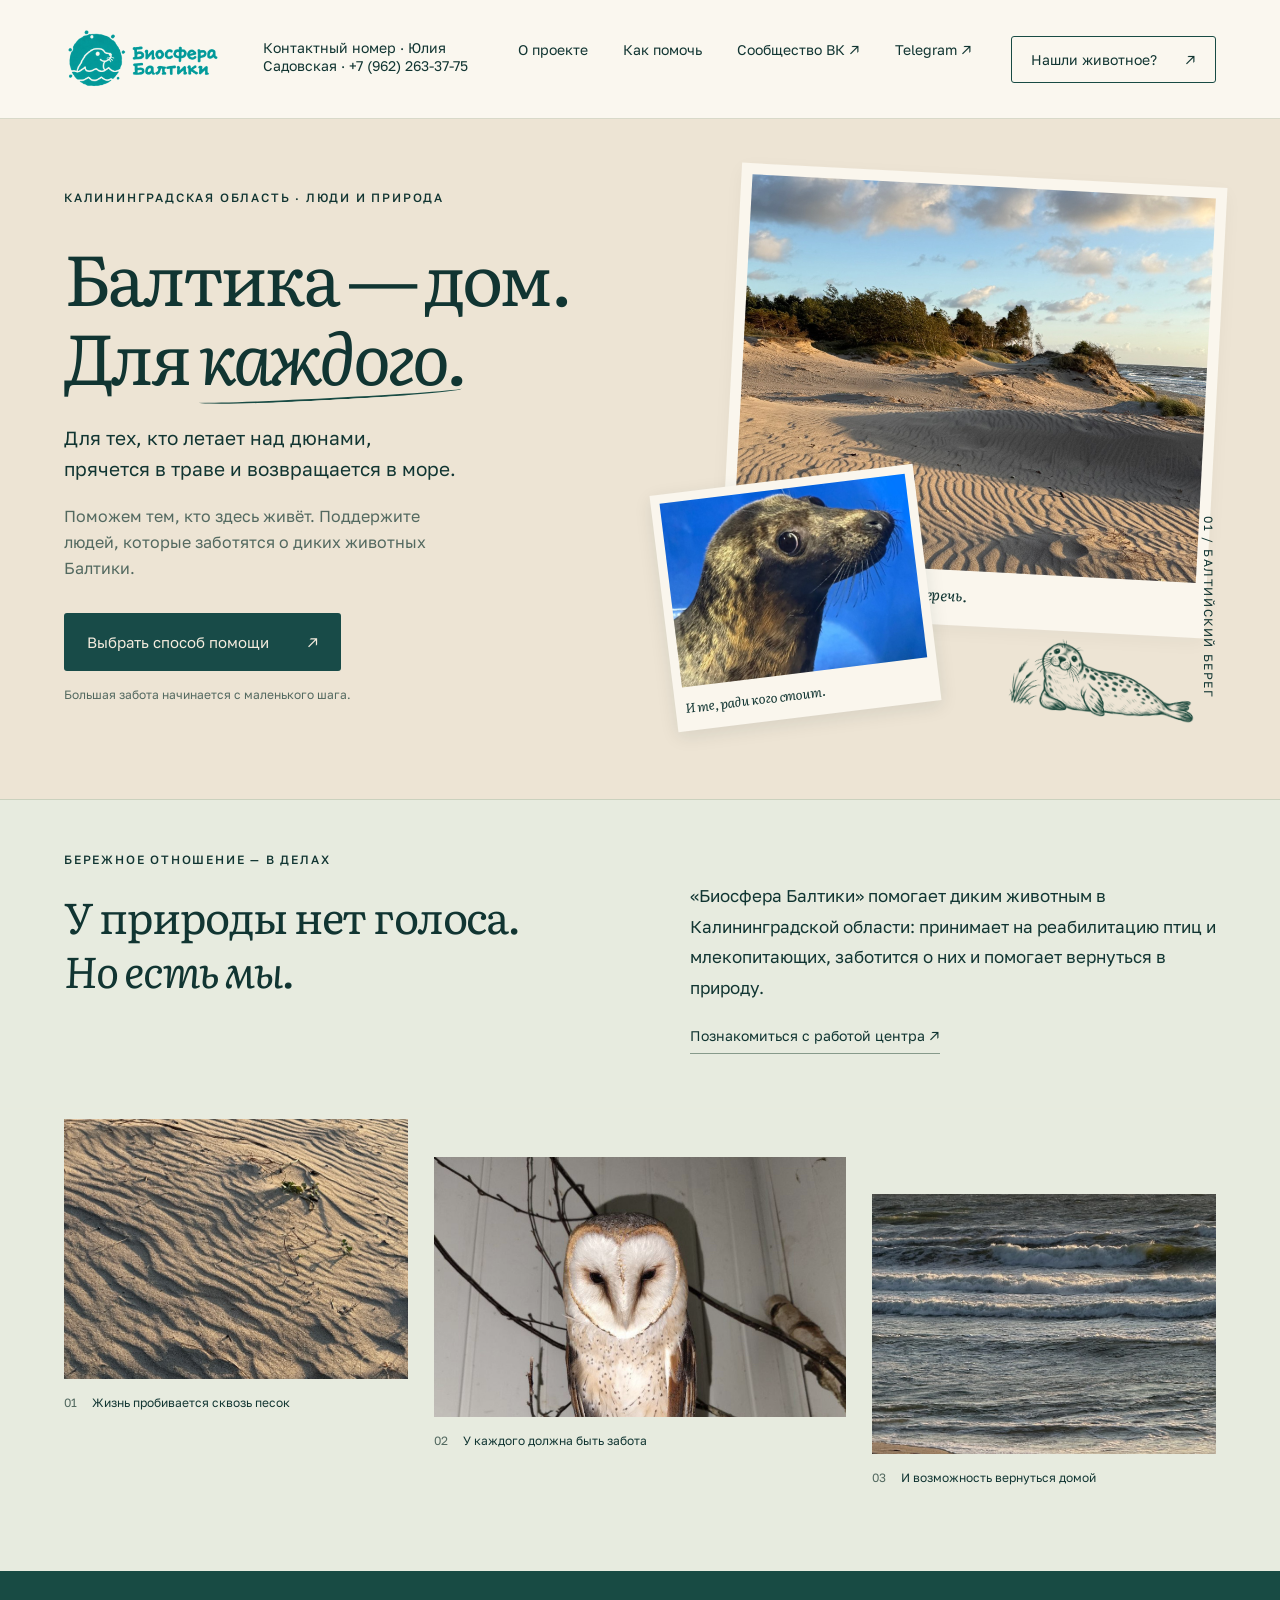
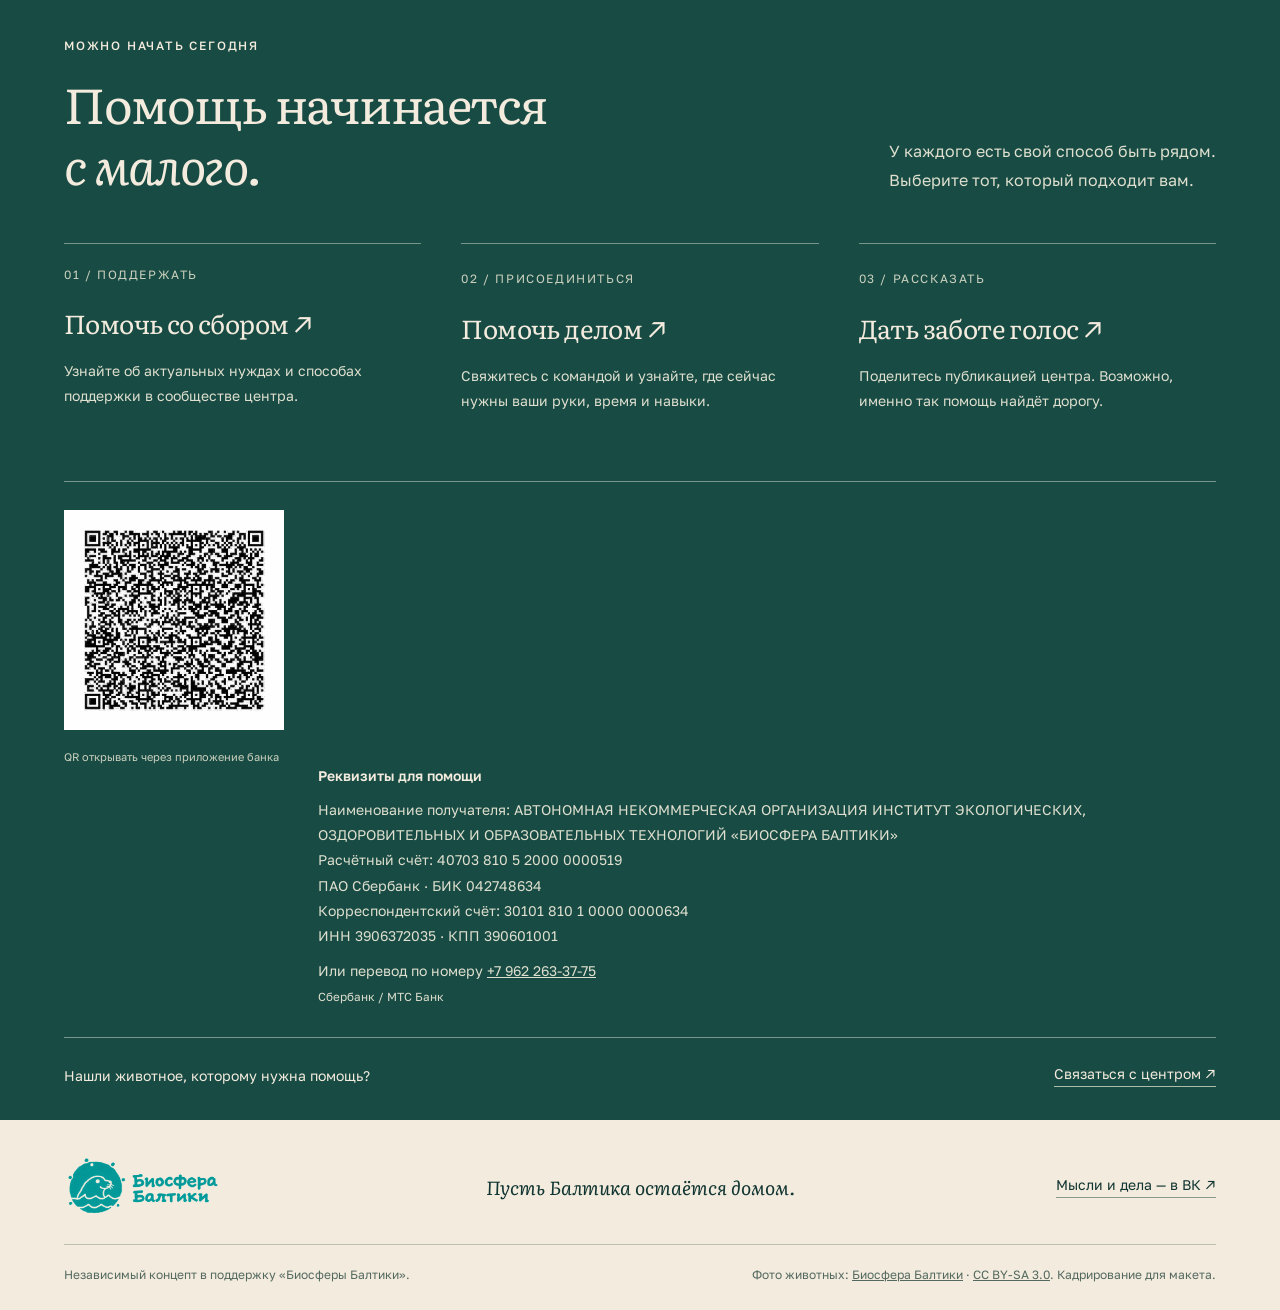
==== baltic-biosphere-github/index.html @ 3b0588c1 "Move contact to first header item" ====
<!doctype html>
<html lang="ru">
<head>
<meta charset="utf-8"><meta name="viewport" content="width=device-width, initial-scale=1">
<title>Бережно, Балтика — Биосфера Балтики</title>
<meta name="description" content="Балтика — дом. Поддержите людей, которые помогают диким животным Калининградской области. Независимый проект в поддержку Биосферы Балтики.">
<meta name="theme-color" content="#184B44"><link rel="icon" href="images/logo-baltic.png" type="image/png">
<link rel="stylesheet" href="fonts.css"><link rel="stylesheet" href="style.css?v=2">
</head>
<body>
<a class="skip" href="#main">К содержанию</a>
<header class="header wrap">
<a class="brand" href="#" aria-label="Биосфера Балтики — начало страницы"><img src="images/logo-baltic.png" alt="" width="62" height="62"></a>
<nav aria-label="Главное меню"><a class="phone" href="tel:+79622633775">Контактный номер · Юлия Садовская · +7 (962) 263-37-75</a><a href="#about">О проекте</a><a href="#help">Как помочь</a><a href="https://vk.ru/balticbiosphere" target="_blank" rel="noopener noreferrer">Сообщество ВК ↗</a><a href="https://web.telegram.org/k/#@balticbiosphere" target="_blank" rel="noopener noreferrer">Telegram ↗</a></nav>
<a class="rescue" href="https://balticbiosphere.ru/gethelp/" target="_blank" rel="noopener noreferrer">Нашли животное? <span>↗</span></a>
</header>
<main id="main">
<section class="hero wrap" aria-labelledby="hero-title">
<div class="hero-copy"><p class="eyebrow">КАЛИНИНГРАДСКАЯ ОБЛАСТЬ · ЛЮДИ И ПРИРОДА</p><h1 id="hero-title">Балтика — дом.<br>Для <em>каждого.</em></h1><p class="intro">Для тех, кто летает над дюнами,<br class="desktop"> прячется в траве и возвращается в море.</p><p class="hero-description">Поможем тем, кто здесь живёт. Поддержите людей, которые заботятся о диких животных Балтики.</p><a class="button" href="#help">Выбрать способ помощи <span aria-hidden="true">↗</span></a><p class="little-note">Большая забота начинается с маленького шага.</p></div>
<div class="hero-art"><figure class="dunes"><img src="images/dunes-web.jpg" alt="Балтийские дюны, прибрежные деревья и море в вечернем свете" width="1800" height="1350" fetchpriority="high"><figcaption>Место, которое хочется беречь.</figcaption></figure><figure class="seal"><img src="images/seal.jpg" alt="Портрет тюленя из проекта «Спасти рядового тюленя»" width="790" height="488"><figcaption>И те, ради кого стоит.</figcaption></figure><img class="seal-drawing" src="images/seal-drawing.png" alt="" width="1774" height="887"><span class="photo-index" aria-hidden="true">01 / БАЛТИЙСКИЙ БЕРЕГ</span></div>
</section>
<section class="about wrap" id="about"><div><p class="eyebrow">БЕРЕЖНОЕ ОТНОШЕНИЕ — В ДЕЛАХ</p><h2>У природы нет голоса.<br><em>Но есть мы.</em></h2></div><div class="about-copy"><p>«Биосфера Балтики» помогает диким животным в Калининградской области: принимает на реабилитацию птиц и млекопитающих, заботится о них и помогает вернуться в природу.</p><a class="text-link" href="https://balticbiosphere.ru/" target="_blank" rel="noopener noreferrer">Познакомиться с работой центра ↗</a></div></section>
<section class="nature wrap" aria-label="Природа Балтики"><figure><img src="images/plants-web.jpg" alt="Молодые зелёные побеги среди рельефных волн балтийского песка" width="788" height="1400" loading="lazy"><figcaption><span>01</span> Жизнь пробивается сквозь песок</figcaption></figure><figure><img src="images/owls.jpg" alt="Птицы из проекта центра «Сипухи едут домой»" width="790" height="488" loading="lazy"><figcaption><span>02</span> У каждого должна быть забота</figcaption></figure><figure><img src="images/sea-web.jpg" alt="Волны Балтийского моря и песчаный берег в тёплом вечернем свете" width="788" height="1400" loading="lazy"><figcaption><span>03</span> И возможность вернуться домой</figcaption></figure></section>
<section class="help" id="help"><div class="wrap"><div class="help-heading"><div><p class="eyebrow">МОЖНО НАЧАТЬ СЕГОДНЯ</p><h2>Помощь начинается<br><em>с малого.</em></h2></div><p>У каждого есть свой способ быть рядом.<br>Выберите тот, который подходит вам.</p></div><div class="help-options"><a class="help-card" href="https://balticbiosphere.ru/gethelp/" target="_blank" rel="noopener noreferrer"><span class="number">01 / ПОДДЕРЖАТЬ</span><h3>Помочь со сбором <span>↗</span></h3><p>Узнайте об актуальных нуждах и способах поддержки в сообществе центра.</p></a><a href="https://vk.ru/balticbiosphere" target="_blank" rel="noopener noreferrer"><span class="number">02 / ПРИСОЕДИНИТЬСЯ</span><h3>Помочь делом <span>↗</span></h3><p>Свяжитесь с командой и узнайте, где сейчас нужны ваши руки, время и навыки.</p></a><a href="https://vk.ru/balticbiosphere" target="_blank" rel="noopener noreferrer"><span class="number">03 / РАССКАЗАТЬ</span><h3>Дать заботе голос <span>↗</span></h3><p>Поделитесь публикацией центра. Возможно, именно так помощь найдёт дорогу.</p></a><div class="payment"><img class="payment-qr" src="images/payment-qr.jpg" alt="QR-код для оплаты" width="240" height="240"><span class="qr-caption">QR открывать через приложение банка</span><div class="payment-details"><strong>Реквизиты для помощи</strong><p>Наименование получателя: АВТОНОМНАЯ НЕКОММЕРЧЕСКАЯ ОРГАНИЗАЦИЯ ИНСТИТУТ ЭКОЛОГИЧЕСКИХ, ОЗДОРОВИТЕЛЬНЫХ И ОБРАЗОВАТЕЛЬНЫХ ТЕХНОЛОГИЙ «БИОСФЕРА БАЛТИКИ»<br>Расчётный счёт: 40703 810 5 2000 0000519<br>ПАО Сбербанк · БИК 042748634<br>Корреспондентский счёт: 30101 810 1 0000 0000634<br>ИНН 3906372035 · КПП 390601001</p><p>Или перевод по номеру <a href="tel:+79622633775">+7 962 263-37-75</a><br><small>Сбербанк / МТС Банк</small></p></div></div></div><div class="found"><p>Нашли животное, которому нужна помощь?</p><a href="https://balticbiosphere.ru/gethelp/" target="_blank" rel="noopener noreferrer">Связаться с центром ↗</a></div></div></section>
</main>
<footer class="wrap"><div class="footer-top"><a class="brand" href="#"><img src="images/logo-baltic.png" alt="" width="62" height="62"></a><p>Пусть Балтика остаётся домом.</p><a class="text-link" href="https://vk.ru/balticbiosphere" target="_blank" rel="noopener noreferrer">Мысли и дела — в ВК ↗</a></div><div class="credits"><p>Независимый концепт в поддержку «Биосферы Балтики».</p><p>Фото животных: <a href="https://balticbiosphere.ru/" target="_blank" rel="noopener noreferrer">Биосфера Балтики</a> · <a href="https://creativecommons.org/licenses/by-sa/3.0/" target="_blank" rel="noopener noreferrer">CC BY-SA 3.0</a>. Кадрирование для макета.</p></div></footer>
</body></html>
---- baltic-biosphere-github/fonts.css ----
@font-face {
  font-family: 'Golos Text';
  font-style: normal;
  font-weight: 400;
  font-display: swap;
  src: url(fonts/font-0.ttf) format('truetype');
}
@font-face {
  font-family: 'Golos Text';
  font-style: normal;
  font-weight: 500;
  font-display: swap;
  src: url(fonts/font-1.ttf) format('truetype');
}
@font-face {
  font-family: 'Golos Text';
  font-style: normal;
  font-weight: 600;
  font-display: swap;
  src: url(fonts/font-2.ttf) format('truetype');
}
@font-face {
  font-family: 'Literata';
  font-style: italic;
  font-weight: 400;
  font-display: swap;
  src: url(fonts/font-3.ttf) format('truetype');
}
@font-face {
  font-family: 'Literata';
  font-style: normal;
  font-weight: 400;
  font-display: swap;
  src: url(fonts/font-4.ttf) format('truetype');
}
@font-face {
  font-family: 'Literata';
  font-style: normal;
  font-weight: 500;
  font-display: swap;
  src: url(fonts/font-5.ttf) format('truetype');
}
---- baltic-biosphere-github/style.css ----
:root{--ink:#113532;--green:#184B44;--button:#184B48;--paper:#F3EBDD;--line:#b9c0ab;--muted:#536960;--sand:#dfd0b6}*{box-sizing:border-box}html{scroll-behavior:smooth;scroll-padding-top:32px}body{margin:0;background:var(--paper);color:var(--ink);font-family:'Golos Text',sans-serif;font-size:16px;-webkit-font-smoothing:antialiased}a{color:inherit;text-decoration:none}a:focus-visible{outline:3px solid #b6752f;outline-offset:6px}img{display:block;width:100%;object-fit:cover}figure,p{margin:0}button,a{-webkit-tap-highlight-color:transparent}.wrap{max-width:1440px;margin:auto;padding-left:64px;padding-right:64px}.header{height:119px;display:flex;align-items:center;justify-content:space-between;gap:32px}.brand{display:flex;align-items:center;gap:8px}.brand img{height:58px;width:160px;object-fit:contain;object-position:left center}.header nav{display:flex;gap:35px;font-size:14px}.header nav a,.text-link{border-bottom:1px solid transparent}.header nav a:hover,.text-link:hover{border-bottom-color:currentColor}.phone{white-space:nowrap;font-size:12px;color:var(--muted)}.rescue{border:1px solid var(--green);border-radius:3px;padding:14px 19px;font-size:14px;white-space:nowrap}.rescue span{margin-left:24px}.rescue:hover{background:var(--green);color:var(--paper)}.hero{padding-top:50px;padding-bottom:80px;display:grid;grid-template-columns:1.05fr 1fr;gap:45px;min-height:680px}.eyebrow{font-size:12px;line-height:1.6;font-weight:500;letter-spacing:1.8px}.hero-copy{padding-top:19px}h1,h2,h3{font-family:'Literata',Georgia,serif;font-weight:400;margin:0}h1{font-size:clamp(48px,5.5vw,80px);line-height:1.12;letter-spacing:-3.8px;margin:30px 0 27px}em{font-weight:400}h1 em{position:relative;display:inline-block}h1 em:after{content:'';position:absolute;bottom:-5px;left:0;width:99%;height:7px;border-bottom:2px solid var(--green);border-radius:50%;transform:rotate(-3deg)}.intro{font-size:19px;line-height:1.65;max-width:450px}.hero-description{font-size:16px;line-height:1.65;color:var(--muted);max-width:390px;margin-top:18px}.button{margin-top:31px;background:var(--button);color:var(--paper);display:inline-flex;padding:20px 23px;gap:38px;font-size:15px;border-radius:3px;transition:background .2s,transform .2s}.button:hover{background:var(--ink);transform:translateY(-2px)}.little-note{font-size:12px;margin-top:16px;color:var(--muted)}.hero-art{position:relative;min-height:535px;padding-top:6px}.dunes{width:90%;margin-left:10%;transform:rotate(3deg);background:#faf6ed;padding:11px 11px 0;box-shadow:0 5px 18px #1135320a}.dunes img{height:385px;object-position:42% 55%}.dunes figcaption{font-family:'Literata',serif;font-style:italic;padding:13px 3px 19px;font-size:15px}.seal{position:absolute;left:-13px;bottom:2px;width:49%;background:#faf6ed;padding:9px 9px 0;transform:rotate(-7deg);box-shadow:0 5px 18px #1135321a}.seal img{height:185px;object-position:50% 50%}.seal figcaption{font-family:'Literata',serif;font-style:italic;font-size:13px;padding:11px 1px 14px}.photo-index{position:absolute;right:0;bottom:20px;font-size:12px;letter-spacing:1.6px;writing-mode:vertical-rl}.about{display:grid;grid-template-columns:1fr 1fr;gap:100px;padding-top:50px;padding-bottom:55px;border-top:1px solid var(--line)}h2{font-size:43px;line-height:1.25;letter-spacing:-1.5px}.about h2{margin-top:20px}.about-copy{font-size:17px;line-height:1.8;padding-top:31px;max-width:540px}.text-link{font-size:14px;display:inline-block;margin-top:20px;padding-bottom:4px;border-bottom:1px solid #879a8b}.nature{display:grid;grid-template-columns:1fr 1.2fr 1fr;gap:26px;padding-bottom:83px}.nature img{height:260px;filter:saturate(.88)}.nature figure:first-child img{object-position:40% 45%}.nature figure:nth-child(2){padding-top:38px}.nature figure:last-child{padding-top:75px}.nature figcaption{font-size:12px;line-height:1.7;margin-top:14px}.nature figcaption span{margin-right:12px;color:var(--muted);font-size:12px}.help{background:var(--green);color:var(--paper);padding:65px 0 24px}.help-heading{display:flex;align-items:end;justify-content:space-between;gap:40px}.help h2{margin-top:17px;font-size:49px}.help-heading>p{font-size:16px;line-height:1.8;max-width:390px;color:#dedfce}.help-options{margin-top:48px;display:grid;grid-template-columns:repeat(3,1fr);gap:40px}.help-options>a{border-top:1px solid #78958b;padding-top:23px;padding-bottom:28px}.number{font-size:12px;letter-spacing:1.6px;color:#cbd1be}.help h3{font-size:26px;margin:21px 0 16px;letter-spacing:-.6px}.help h3 span{font-family:'Golos Text',sans-serif;display:inline-block;transition:transform .2s}.help-options a:hover h3 span{transform:translate(4px,-4px)}.help-options p{font-size:14px;line-height:1.8;color:#dedfce;max-width:320px}.found{border-top:1px solid #78958b;display:flex;align-items:center;justify-content:space-between;gap:20px;padding:27px 0 9px;font-size:14px}.found a{border-bottom:1px solid #adbca8;padding-bottom:4px}.footer-top{padding-top:38px;padding-bottom:28px;display:flex;justify-content:space-between;align-items:center;gap:30px}.footer-top>p{font-family:'Literata',serif;font-size:19px;font-style:italic}.footer-top .text-link{margin:0}.credits{border-top:1px solid var(--line);padding:20px 0 25px;color:var(--muted);font-size:12px;line-height:1.7;display:flex;justify-content:space-between;gap:30px}.credits a{text-decoration:underline}.skip{position:absolute;top:-100px;left:20px;z-index:20;background:var(--ink);color:white;padding:15px}.skip:focus{top:15px}@media(min-width:1450px){.hero{padding-top:70px;padding-bottom:95px}}@media(max-width:1000px){.wrap{padding-left:32px;padding-right:32px}.header nav{gap:18px}.header{gap:20px}.hero{gap:20px}.hero-art{min-height:520px}.dunes img{height:340px}.seal{width:65%;bottom:25px}.seal img{height:170px}h1{font-size:58px}.about{gap:40px}.help h3{font-size:23px}.help-options{gap:25px}}@media(max-width:720px){.wrap{padding-left:22px;padding-right:22px}.header{height:100px;gap:15px}.brand img{width:145px;height:54px;object-fit:contain;object-position:left center}.header nav{display:none}.phone{white-space:nowrap;font-size:12px;color:var(--muted)}.rescue{font-size:12px;padding:12px}.rescue span{margin-left:8px}.hero{display:flex;flex-direction:column;padding-top:22px;padding-bottom:42px;gap:30px}.hero-copy{padding-top:0}.eyebrow{font-size:12px;letter-spacing:1.3px}h1{font-size:clamp(46px,10vw,66px);letter-spacing:-2.6px;margin:23px 0 24px}.intro{font-size:18px}.hero-description{max-width:410px}.little-note{font-size:12px}.hero-art{min-height:465px;max-width:500px;width:100%;align-self:center;padding:10px 10px 0}.dunes{width:88%;margin-left:12%}.dunes img{height:300px}.seal{width:52%;left:5px;bottom:0}.seal img{height:145px}.photo-index{bottom:12px}.about{grid-template-columns:1fr;gap:22px;padding-top:37px;padding-bottom:35px}h2{font-size:35px}.about-copy{padding:0;font-size:16px}.nature{gap:16px;grid-template-columns:1fr 1fr;padding-bottom:45px}.nature img{height:220px}.nature figure:nth-child(2){padding-top:40px}.nature figure:last-child{grid-column:1/-1;padding-top:10px}.nature figure:last-child img{height:220px;object-position:50% 57%}.nature figcaption{font-size:12px}.help{padding-top:42px}.help-heading{display:block}.help h2{font-size:40px}.help-heading>p{margin-top:22px}.help-options{grid-template-columns:1fr;gap:0;margin-top:30px}.help-options>a{padding-top:20px;padding-bottom:24px}.help h3{font-size:28px;margin:14px 0}.help-options p{max-width:100%}.found{align-items:start;flex-direction:column;font-size:14px}.footer-top{flex-wrap:wrap;gap:20px}.footer-top>p{font-size:16px}.footer-top .text-link{font-size:13px}.credits{flex-direction:column;gap:10px;font-size:12px}}@media(prefers-reduced-motion:reduce){html{scroll-behavior:auto}*{transition:none!important}}

.seal-drawing{position:absolute;width:190px;height:auto;right:17px;bottom:-8px;transform:rotate(5deg)}@media(max-width:1000px){.seal-drawing{width:145px;right:0;bottom:-10px}}@media(max-width:720px){.seal-drawing{width:140px;right:10px;bottom:-8px}.photo-index{display:none}}

/* Tonal separation across full-width sections. */
.header{background:#FAF7EF;box-shadow:0 0 0 100vmax #FAF7EF;clip-path:inset(0 -100vmax);border-bottom:1px solid #d8d9c9}.hero{background:#EDE4D4;box-shadow:0 0 0 100vmax #EDE4D4;clip-path:inset(0 -100vmax)}.about,.nature{background:#E7EBDF;box-shadow:0 0 0 100vmax #E7EBDF;clip-path:inset(0 -100vmax)}.about{border-top:1px solid #cad1be}.nature{padding-top:10px}

.help-card{border-top:1px solid #78958b;padding-top:23px;padding-bottom:28px}.help-card h3{font-size:26px;margin:21px 0 16px;letter-spacing:-.6px}.payment{margin-top:20px;padding:18px;border:1px solid #78958b;background:#11353233;font-size:12px;line-height:1.65}.payment strong{font-size:14px}.payment p{margin-top:10px}.payment a{text-decoration:underline}.qr-note{color:#cbd1be;font-style:italic}.qr-note small{font-size:11px}.help-card + .help-options{}
@media(max-width:1000px){.header nav{gap:12px}.phone{display:none}}@media(max-width:720px){.header nav{display:none}.help-card h3{font-size:28px}.payment{font-size:13px}}

.payment-qr{width:180px;height:180px;object-fit:contain;background:#fff;margin:0 0 18px}.payment{display:grid;grid-template-columns:180px 1fr;column-gap:22px}.payment-qr+strong,.payment-qr+strong~p{grid-column:2}.payment-qr{grid-row:1 / span 4}@media(max-width:720px){.payment{display:block}.payment-qr{margin-bottom:18px}}
/* Full-width support card */
.help-options{grid-template-columns:repeat(2,minmax(0,1fr));gap:32px 40px}
.help-card{grid-column:1 / -1;display:grid;grid-template-columns:220px minmax(0,1fr);column-gap:34px;align-items:start;padding:26px 0 32px}
.help-card .number,.help-card h3,.help-card>p{grid-column:2}
.help-card .number{grid-row:1}.help-card h3{grid-row:2}.help-card>p{grid-row:3}.help-card .payment{grid-column:1 / -1;grid-row:4;display:grid;grid-template-columns:220px minmax(0,1fr);column-gap:34px;align-items:start;margin-top:24px;padding:22px 0 0;border:0;border-top:1px solid #78958b;background:transparent}.help-card .payment-qr{grid-column:1;grid-row:1 / span 4;width:220px;height:220px;margin:0}.help-card .payment strong,.help-card .payment p{grid-column:2}.help-card .payment strong{grid-row:1}.help-card .payment p:nth-of-type(1){grid-row:2}.help-card .payment p:nth-of-type(2){grid-row:3}
@media(max-width:720px){.help-options{grid-template-columns:1fr;gap:0}.help-card{grid-column:auto;display:block}.help-card .number,.help-card h3,.help-card>p{display:block}.help-card .payment{display:block;padding-top:20px}.help-card .payment-qr{width:180px;height:180px;margin-bottom:18px}}
/* Restore three help columns; keep QR inside the first card */
.help-options{grid-template-columns:repeat(3,minmax(0,1fr));gap:40px}
.help-card{grid-column:auto;display:block;padding:0}
.help-card .number,.help-card h3,.help-card>p{display:block}
.help-card .payment{display:block;margin-top:28px;padding:24px 0 0;border-top:1px solid #78958b}
.help-card .payment-qr{display:block;width:100%;max-width:220px;height:auto;margin:0 0 22px}
.help-card .payment strong,.help-card .payment p{display:block}
@media(max-width:720px){.help-options{grid-template-columns:1fr;gap:0}.help-card{display:block}.help-card .payment{display:block}.help-card .payment-qr{width:180px}}
.header .phone{font-size:14px;line-height:1.25;white-space:normal;max-width:220px}
.header .phone{color:var(--ink)}
@media(max-width:1000px){.header .phone{font-size:12px;max-width:150px}}
.header .phone{align-self:center;transform:translateY(-2px)}
.qr-caption{grid-column:1;display:block;max-width:220px;margin-top:-14px;font-size:11px;line-height:1.35;color:#cbd1be}
@media(max-width:720px){.qr-caption{max-width:180px;margin-top:-10px;margin-bottom:18px}}
/* Payment details span the full row below the three help options. */
.help-options>.payment{grid-column:1 / -1;display:grid;grid-template-columns:220px minmax(0,1fr);gap:34px;margin-top:0;padding:28px 0;border:0;border-top:1px solid #78958b;background:transparent;align-items:start}
.help-options>.payment .payment-qr{width:220px;height:220px;margin:0}
.payment-details{min-width:0}
.payment-details strong{display:block;font-size:14px;margin-bottom:10px}
.payment-details p{max-width:none;margin-top:10px}
@media(max-width:720px){.help-options>.payment{grid-column:auto;display:block;padding:24px 0}.help-options>.payment .payment-qr{width:180px;height:180px;margin-bottom:18px}}
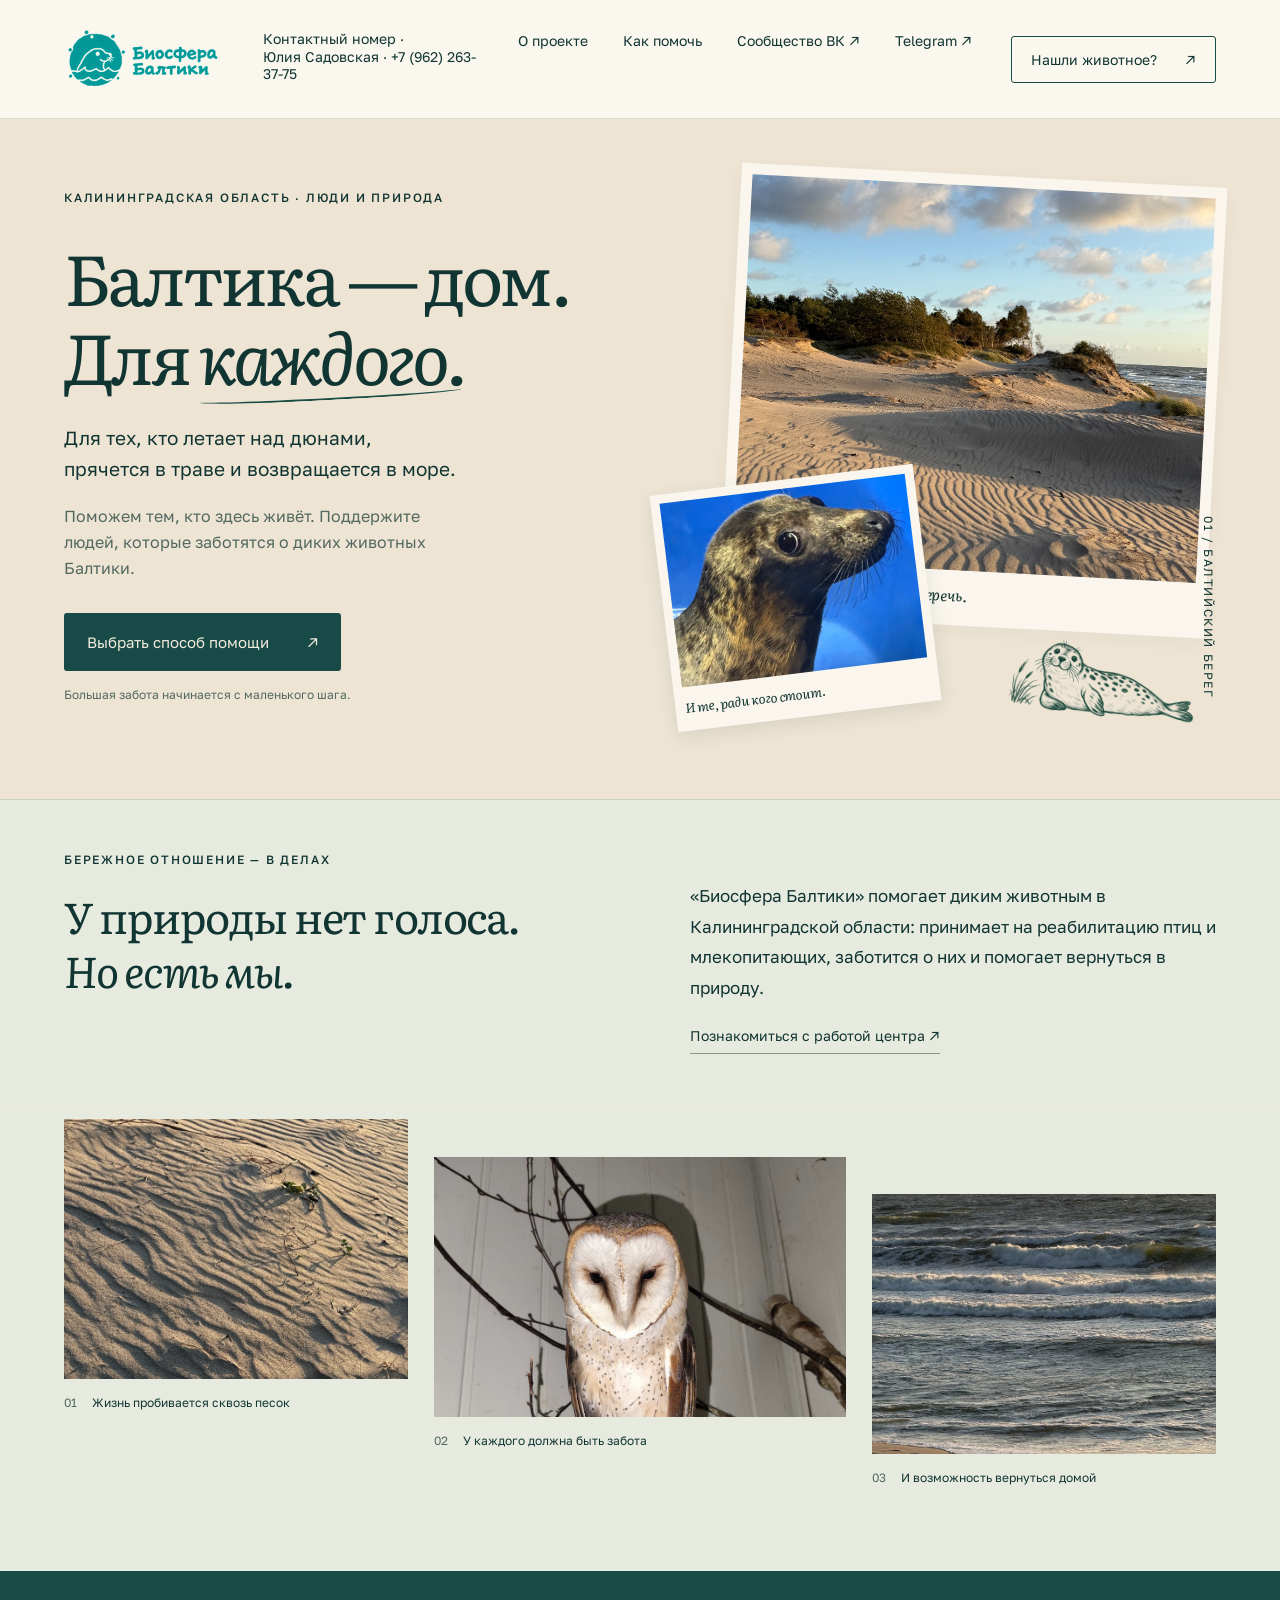
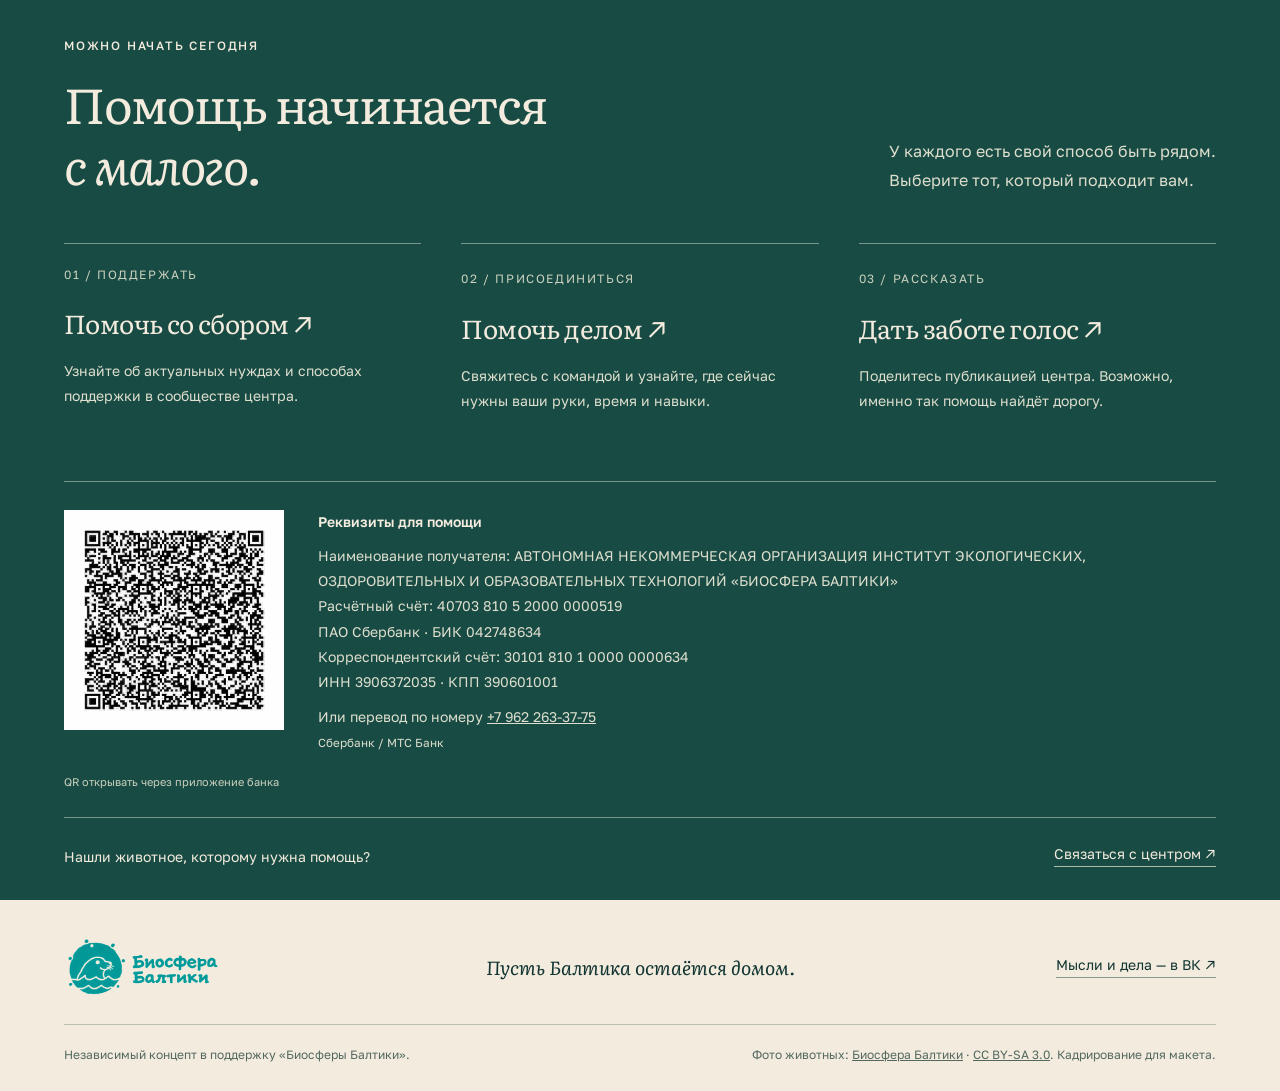
==== commit 2e924c39: "Align QR payment content" ====
--- a/baltic-biosphere-github/index.html
+++ b/baltic-biosphere-github/index.html
@@ -11,7 +11,7 @@
 <a class="skip" href="#main">К содержанию</a>
 <header class="header wrap">
 <a class="brand" href="#" aria-label="Биосфера Балтики — начало страницы"><img src="images/logo-baltic.png" alt="" width="62" height="62"></a>
-<nav aria-label="Главное меню"><a class="phone" href="tel:+79622633775">Контактный номер · Юлия Садовская · +7 (962) 263-37-75</a><a href="#about">О проекте</a><a href="#help">Как помочь</a><a href="https://vk.ru/balticbiosphere" target="_blank" rel="noopener noreferrer">Сообщество ВК ↗</a><a href="https://web.telegram.org/k/#@balticbiosphere" target="_blank" rel="noopener noreferrer">Telegram ↗</a></nav>
+<nav aria-label="Главное меню"><a class="phone" href="tel:+79622633775">Контактный номер · Юлия&nbsp;Садовская · +7 (962) 263-37-75</a><a href="#about">О проекте</a><a href="#help">Как помочь</a><a href="https://vk.ru/balticbiosphere" target="_blank" rel="noopener noreferrer">Сообщество ВК ↗</a><a href="https://web.telegram.org/k/#@balticbiosphere" target="_blank" rel="noopener noreferrer">Telegram ↗</a></nav>
 <a class="rescue" href="https://balticbiosphere.ru/gethelp/" target="_blank" rel="noopener noreferrer">Нашли животное? <span>↗</span></a>
 </header>
 <main id="main">
--- a/baltic-biosphere-github/style.css
+++ b/baltic-biosphere-github/style.css
@@ -28,6 +28,9 @@
 @media(max-width:1000px){.header .phone{font-size:12px;max-width:150px}}
 .header .phone{align-self:center;transform:translateY(-2px)}
 .qr-caption{grid-column:1;display:block;max-width:220px;margin-top:-14px;font-size:11px;line-height:1.35;color:#cbd1be}
+.help-options>.payment .payment-qr{grid-column:1;grid-row:1}
+.help-options>.payment .qr-caption{grid-column:1;grid-row:2;margin-top:-14px}
+.help-options>.payment .payment-details{grid-column:2;grid-row:1}
 @media(max-width:720px){.qr-caption{max-width:180px;margin-top:-10px;margin-bottom:18px}}
 /* Payment details span the full row below the three help options. */
 .help-options>.payment{grid-column:1 / -1;display:grid;grid-template-columns:220px minmax(0,1fr);gap:34px;margin-top:0;padding:28px 0;border:0;border-top:1px solid #78958b;background:transparent;align-items:start}
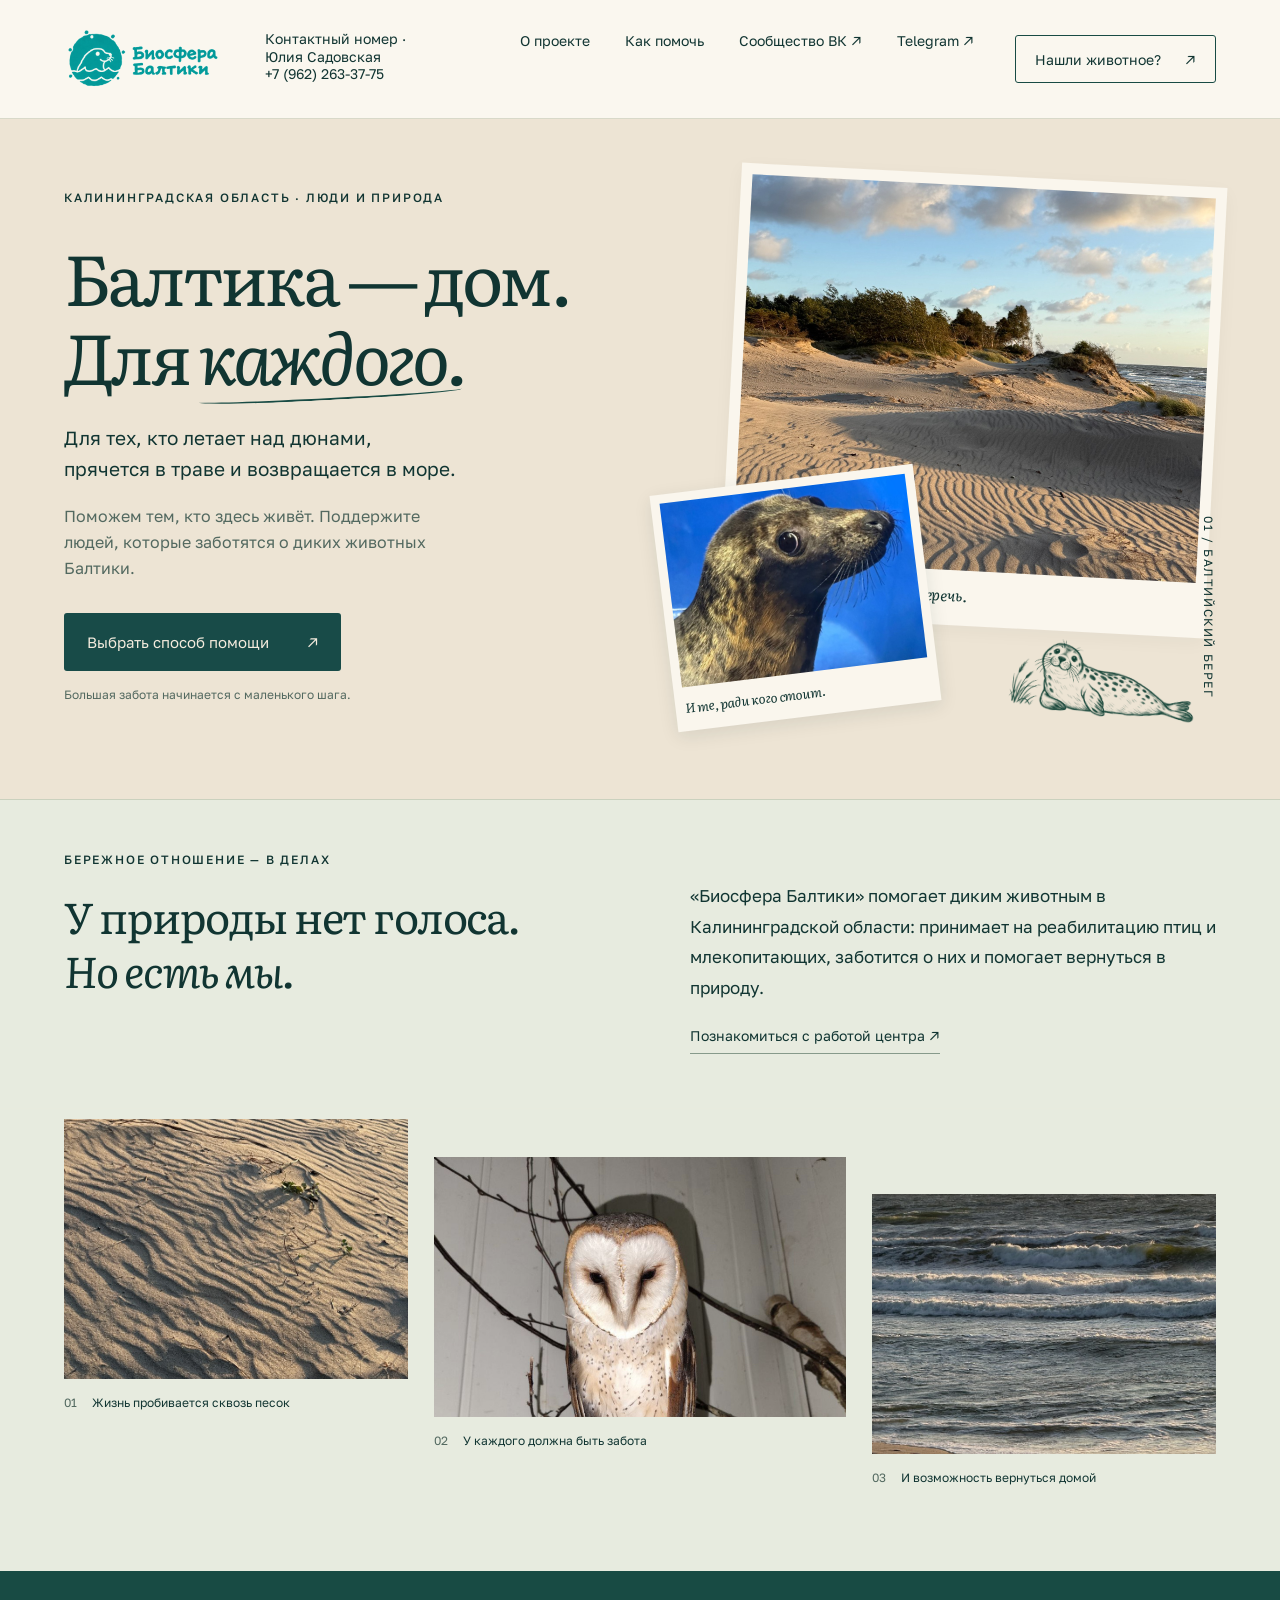
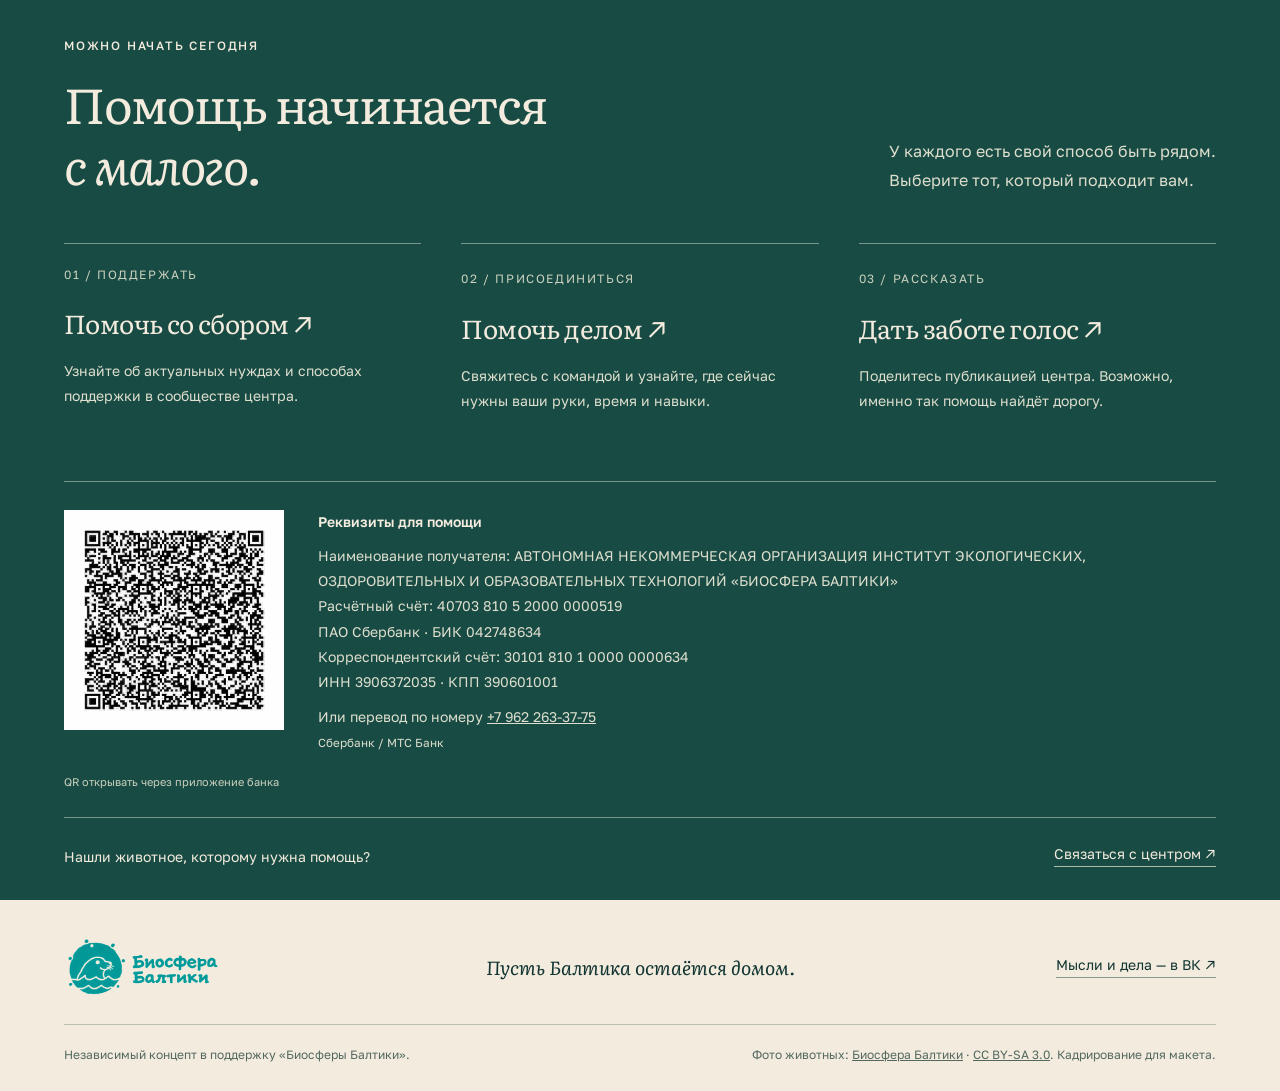
==== commit e9d3c3fe: "Separate phone line in header" ====
--- a/baltic-biosphere-github/index.html
+++ b/baltic-biosphere-github/index.html
@@ -11,7 +11,7 @@
 <a class="skip" href="#main">К содержанию</a>
 <header class="header wrap">
 <a class="brand" href="#" aria-label="Биосфера Балтики — начало страницы"><img src="images/logo-baltic.png" alt="" width="62" height="62"></a>
-<nav aria-label="Главное меню"><a class="phone" href="tel:+79622633775">Контактный номер · Юлия&nbsp;Садовская · +7 (962) 263-37-75</a><a href="#about">О проекте</a><a href="#help">Как помочь</a><a href="https://vk.ru/balticbiosphere" target="_blank" rel="noopener noreferrer">Сообщество ВК ↗</a><a href="https://web.telegram.org/k/#@balticbiosphere" target="_blank" rel="noopener noreferrer">Telegram ↗</a></nav>
+<nav aria-label="Главное меню"><a class="phone" href="tel:+79622633775">Контактный номер · Юлия&nbsp;Садовская<br><span class="phone-number">+7 (962) 263-37-75</span></a><a href="#about">О проекте</a><a href="#help">Как помочь</a><a href="https://vk.ru/balticbiosphere" target="_blank" rel="noopener noreferrer">Сообщество ВК ↗</a><a href="https://web.telegram.org/k/#@balticbiosphere" target="_blank" rel="noopener noreferrer">Telegram ↗</a></nav>
 <a class="rescue" href="https://balticbiosphere.ru/gethelp/" target="_blank" rel="noopener noreferrer">Нашли животное? <span>↗</span></a>
 </header>
 <main id="main">
--- a/baltic-biosphere-github/style.css
+++ b/baltic-biosphere-github/style.css
@@ -25,6 +25,8 @@
 @media(max-width:720px){.help-options{grid-template-columns:1fr;gap:0}.help-card{display:block}.help-card .payment{display:block}.help-card .payment-qr{width:180px}}
 .header .phone{font-size:14px;line-height:1.25;white-space:normal;max-width:220px}
 .header .phone{color:var(--ink)}
+.header .phone-number{white-space:nowrap}
+.rescue{height:48px;display:inline-flex;align-items:center}
 @media(max-width:1000px){.header .phone{font-size:12px;max-width:150px}}
 .header .phone{align-self:center;transform:translateY(-2px)}
 .qr-caption{grid-column:1;display:block;max-width:220px;margin-top:-14px;font-size:11px;line-height:1.35;color:#cbd1be}
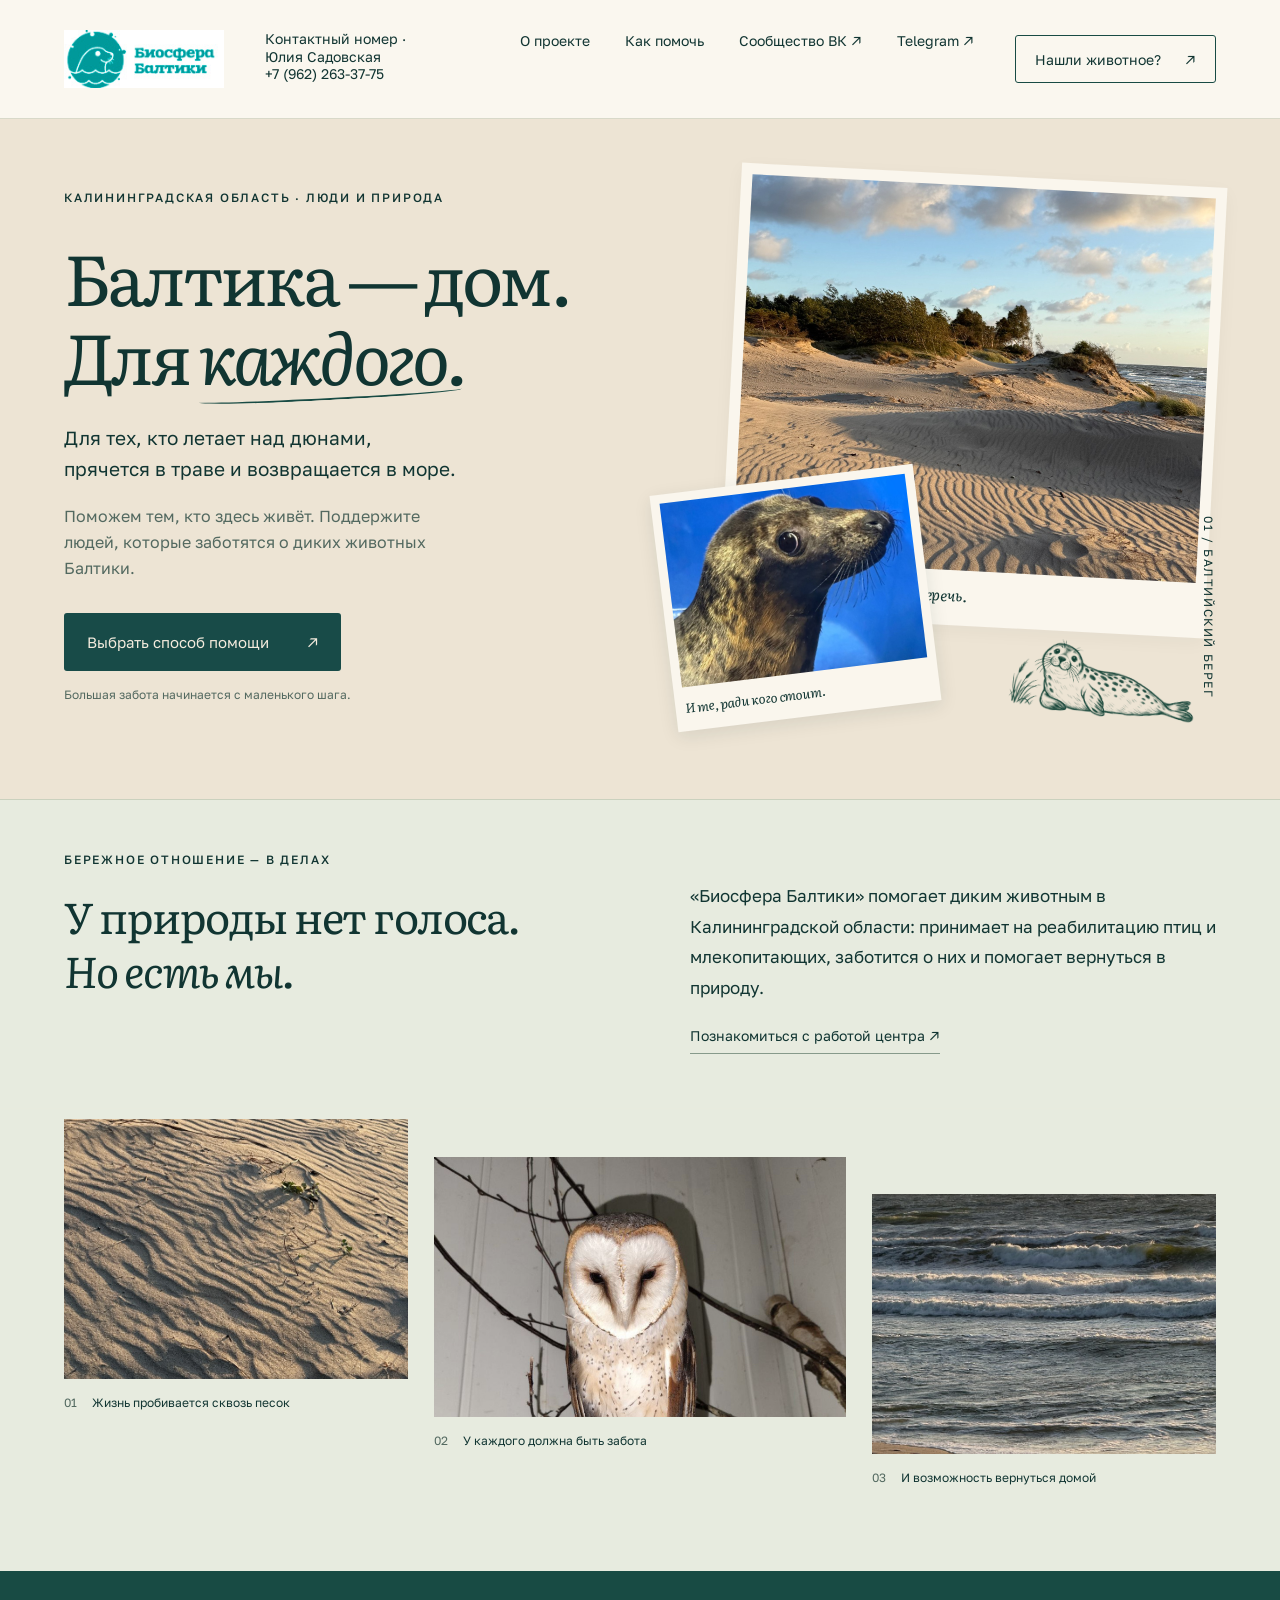
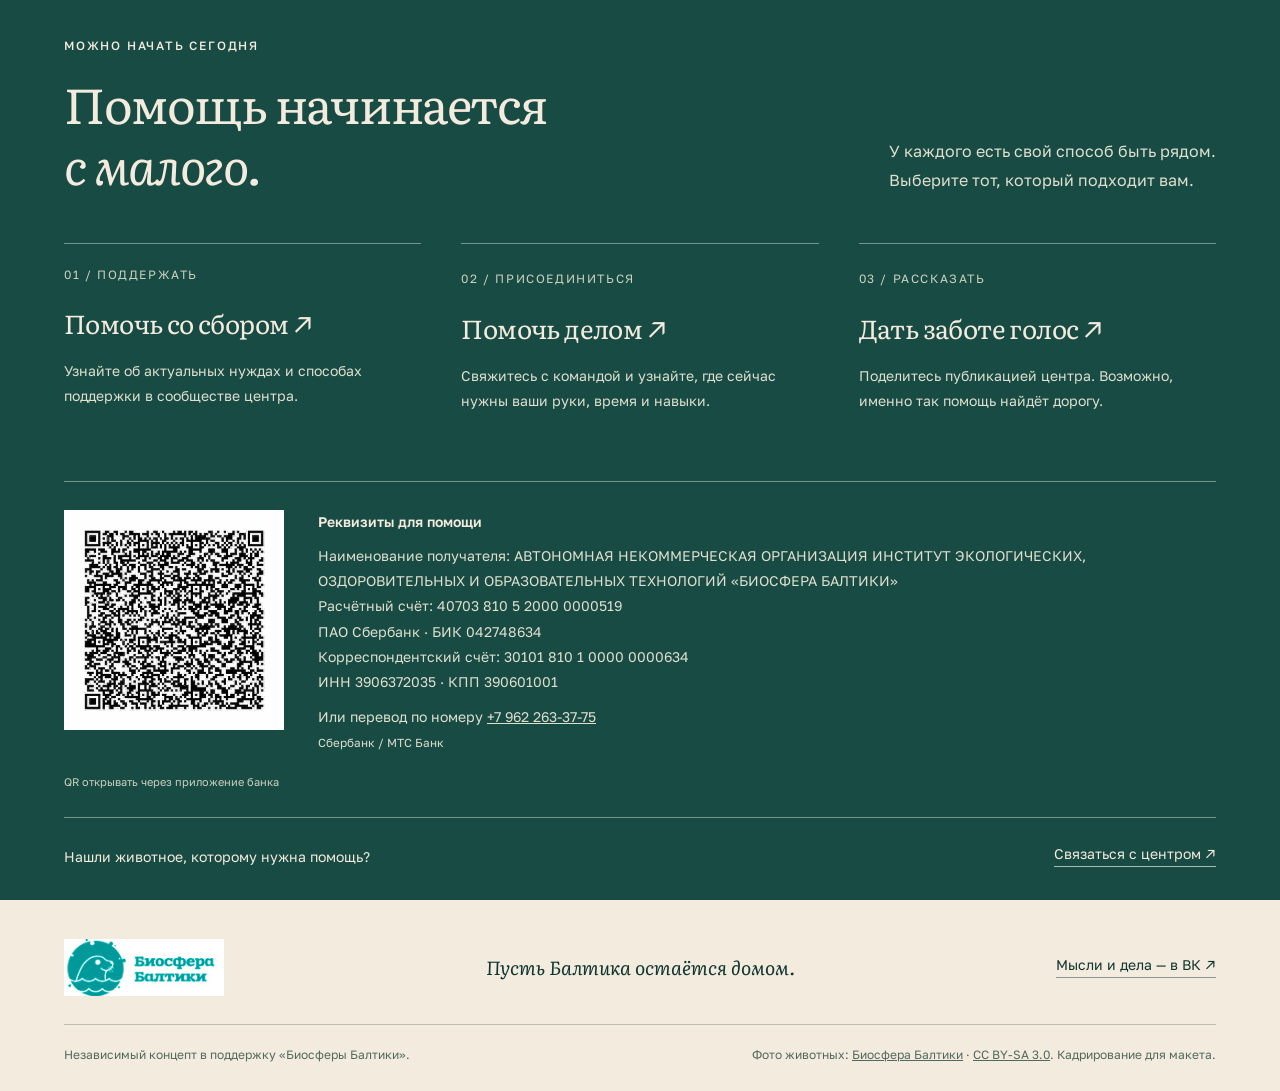
==== commit 10b99581: "Use official Baltic Biosphere logo" ====
--- a/baltic-biosphere-github/index.html
+++ b/baltic-biosphere-github/index.html
@@ -4,13 +4,13 @@
 <meta charset="utf-8"><meta name="viewport" content="width=device-width, initial-scale=1">
 <title>Бережно, Балтика — Биосфера Балтики</title>
 <meta name="description" content="Балтика — дом. Поддержите людей, которые помогают диким животным Калининградской области. Независимый проект в поддержку Биосферы Балтики.">
-<meta name="theme-color" content="#184B44"><link rel="icon" href="images/logo-baltic.png" type="image/png">
+<meta name="theme-color" content="#184B44"><link rel="icon" href="images/logo-original.jpg" type="image/png">
 <link rel="stylesheet" href="fonts.css"><link rel="stylesheet" href="style.css?v=2">
 </head>
 <body>
 <a class="skip" href="#main">К содержанию</a>
 <header class="header wrap">
-<a class="brand" href="#" aria-label="Биосфера Балтики — начало страницы"><img src="images/logo-baltic.png" alt="" width="62" height="62"></a>
+<a class="brand" href="#" aria-label="Биосфера Балтики — начало страницы"><img src="images/logo-original.jpg" alt="" width="62" height="62"></a>
 <nav aria-label="Главное меню"><a class="phone" href="tel:+79622633775">Контактный номер · Юлия&nbsp;Садовская<br><span class="phone-number">+7 (962) 263-37-75</span></a><a href="#about">О проекте</a><a href="#help">Как помочь</a><a href="https://vk.ru/balticbiosphere" target="_blank" rel="noopener noreferrer">Сообщество ВК ↗</a><a href="https://web.telegram.org/k/#@balticbiosphere" target="_blank" rel="noopener noreferrer">Telegram ↗</a></nav>
 <a class="rescue" href="https://balticbiosphere.ru/gethelp/" target="_blank" rel="noopener noreferrer">Нашли животное? <span>↗</span></a>
 </header>
@@ -23,5 +23,5 @@
 <section class="nature wrap" aria-label="Природа Балтики"><figure><img src="images/plants-web.jpg" alt="Молодые зелёные побеги среди рельефных волн балтийского песка" width="788" height="1400" loading="lazy"><figcaption><span>01</span> Жизнь пробивается сквозь песок</figcaption></figure><figure><img src="images/owls.jpg" alt="Птицы из проекта центра «Сипухи едут домой»" width="790" height="488" loading="lazy"><figcaption><span>02</span> У каждого должна быть забота</figcaption></figure><figure><img src="images/sea-web.jpg" alt="Волны Балтийского моря и песчаный берег в тёплом вечернем свете" width="788" height="1400" loading="lazy"><figcaption><span>03</span> И возможность вернуться домой</figcaption></figure></section>
 <section class="help" id="help"><div class="wrap"><div class="help-heading"><div><p class="eyebrow">МОЖНО НАЧАТЬ СЕГОДНЯ</p><h2>Помощь начинается<br><em>с малого.</em></h2></div><p>У каждого есть свой способ быть рядом.<br>Выберите тот, который подходит вам.</p></div><div class="help-options"><a class="help-card" href="https://balticbiosphere.ru/gethelp/" target="_blank" rel="noopener noreferrer"><span class="number">01 / ПОДДЕРЖАТЬ</span><h3>Помочь со сбором <span>↗</span></h3><p>Узнайте об актуальных нуждах и способах поддержки в сообществе центра.</p></a><a href="https://vk.ru/balticbiosphere" target="_blank" rel="noopener noreferrer"><span class="number">02 / ПРИСОЕДИНИТЬСЯ</span><h3>Помочь делом <span>↗</span></h3><p>Свяжитесь с командой и узнайте, где сейчас нужны ваши руки, время и навыки.</p></a><a href="https://vk.ru/balticbiosphere" target="_blank" rel="noopener noreferrer"><span class="number">03 / РАССКАЗАТЬ</span><h3>Дать заботе голос <span>↗</span></h3><p>Поделитесь публикацией центра. Возможно, именно так помощь найдёт дорогу.</p></a><div class="payment"><img class="payment-qr" src="images/payment-qr.jpg" alt="QR-код для оплаты" width="240" height="240"><span class="qr-caption">QR открывать через приложение банка</span><div class="payment-details"><strong>Реквизиты для помощи</strong><p>Наименование получателя: АВТОНОМНАЯ НЕКОММЕРЧЕСКАЯ ОРГАНИЗАЦИЯ ИНСТИТУТ ЭКОЛОГИЧЕСКИХ, ОЗДОРОВИТЕЛЬНЫХ И ОБРАЗОВАТЕЛЬНЫХ ТЕХНОЛОГИЙ «БИОСФЕРА БАЛТИКИ»<br>Расчётный счёт: 40703 810 5 2000 0000519<br>ПАО Сбербанк · БИК 042748634<br>Корреспондентский счёт: 30101 810 1 0000 0000634<br>ИНН 3906372035 · КПП 390601001</p><p>Или перевод по номеру <a href="tel:+79622633775">+7 962 263-37-75</a><br><small>Сбербанк / МТС Банк</small></p></div></div></div><div class="found"><p>Нашли животное, которому нужна помощь?</p><a href="https://balticbiosphere.ru/gethelp/" target="_blank" rel="noopener noreferrer">Связаться с центром ↗</a></div></div></section>
 </main>
-<footer class="wrap"><div class="footer-top"><a class="brand" href="#"><img src="images/logo-baltic.png" alt="" width="62" height="62"></a><p>Пусть Балтика остаётся домом.</p><a class="text-link" href="https://vk.ru/balticbiosphere" target="_blank" rel="noopener noreferrer">Мысли и дела — в ВК ↗</a></div><div class="credits"><p>Независимый концепт в поддержку «Биосферы Балтики».</p><p>Фото животных: <a href="https://balticbiosphere.ru/" target="_blank" rel="noopener noreferrer">Биосфера Балтики</a> · <a href="https://creativecommons.org/licenses/by-sa/3.0/" target="_blank" rel="noopener noreferrer">CC BY-SA 3.0</a>. Кадрирование для макета.</p></div></footer>
+<footer class="wrap"><div class="footer-top"><a class="brand" href="#"><img src="images/logo-original.jpg" alt="" width="62" height="62"></a><p>Пусть Балтика остаётся домом.</p><a class="text-link" href="https://vk.ru/balticbiosphere" target="_blank" rel="noopener noreferrer">Мысли и дела — в ВК ↗</a></div><div class="credits"><p>Независимый концепт в поддержку «Биосферы Балтики».</p><p>Фото животных: <a href="https://balticbiosphere.ru/" target="_blank" rel="noopener noreferrer">Биосфера Балтики</a> · <a href="https://creativecommons.org/licenses/by-sa/3.0/" target="_blank" rel="noopener noreferrer">CC BY-SA 3.0</a>. Кадрирование для макета.</p></div></footer>
 </body></html>
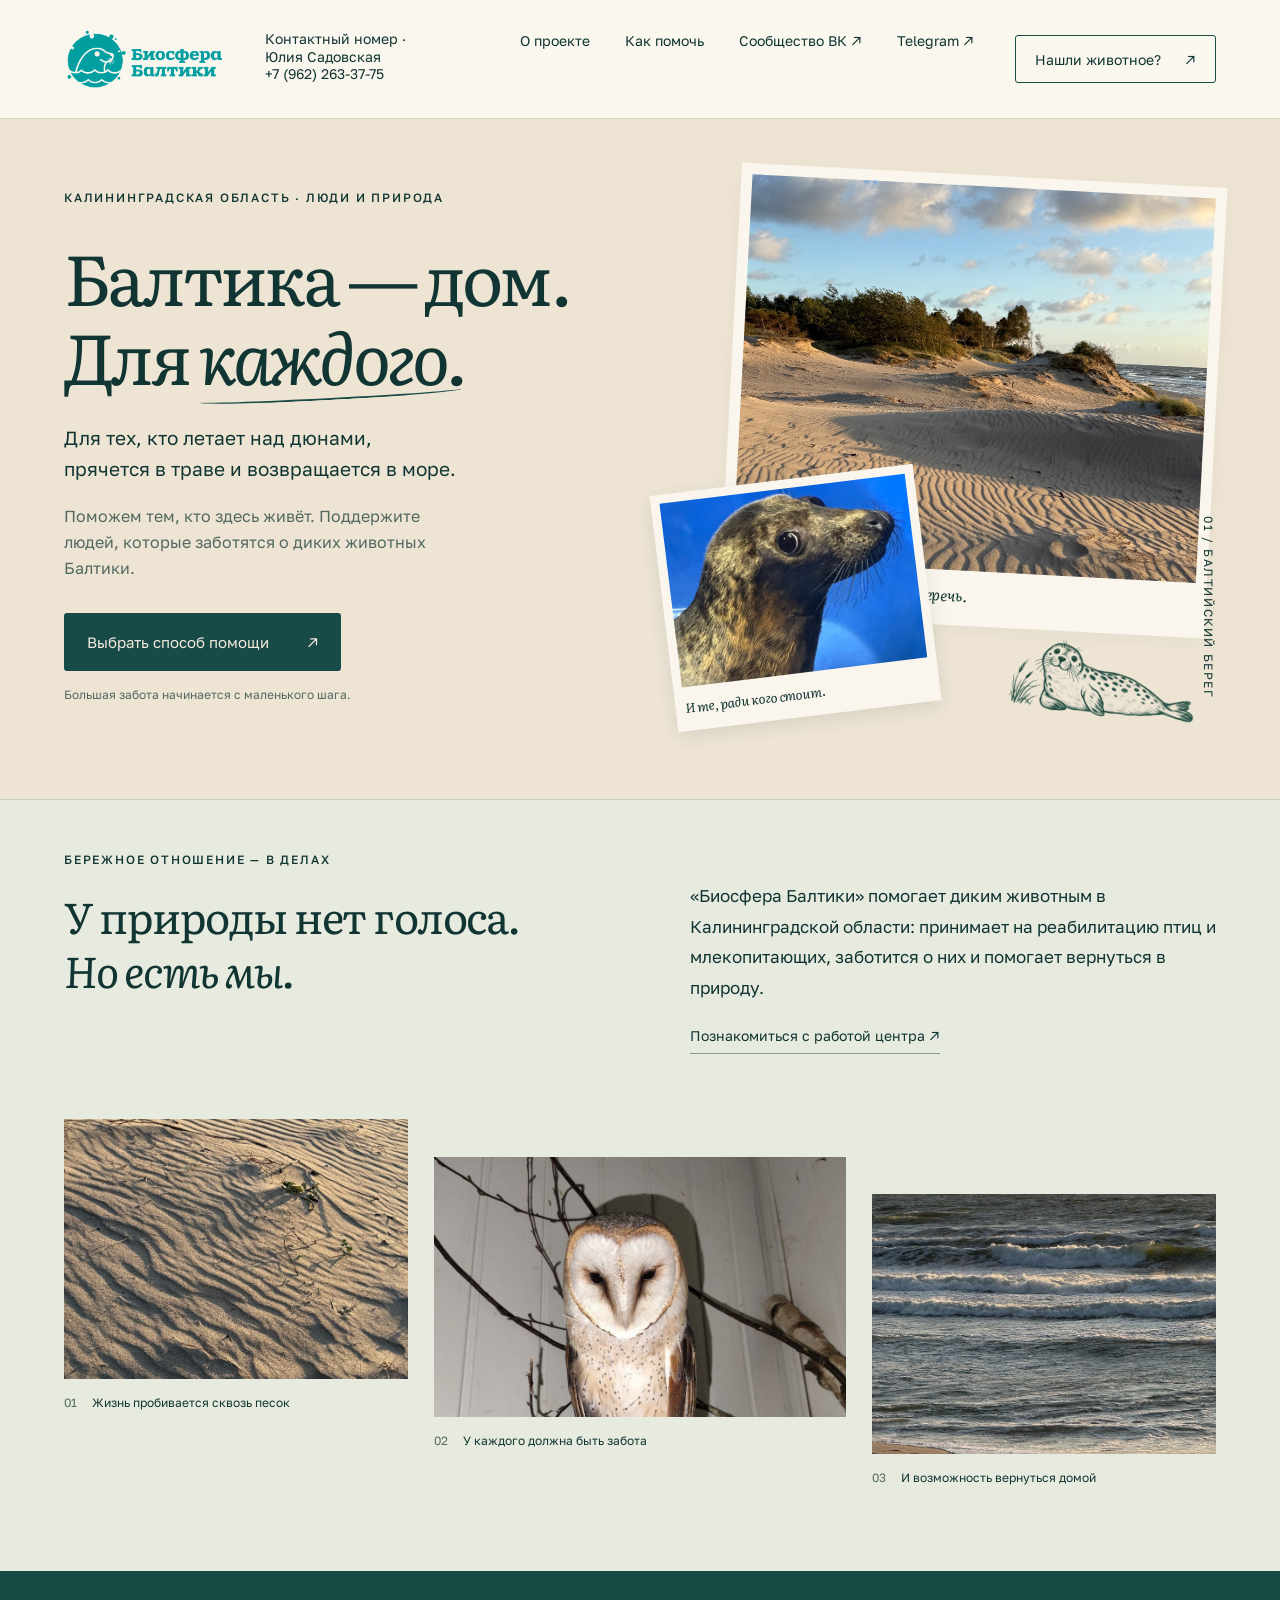
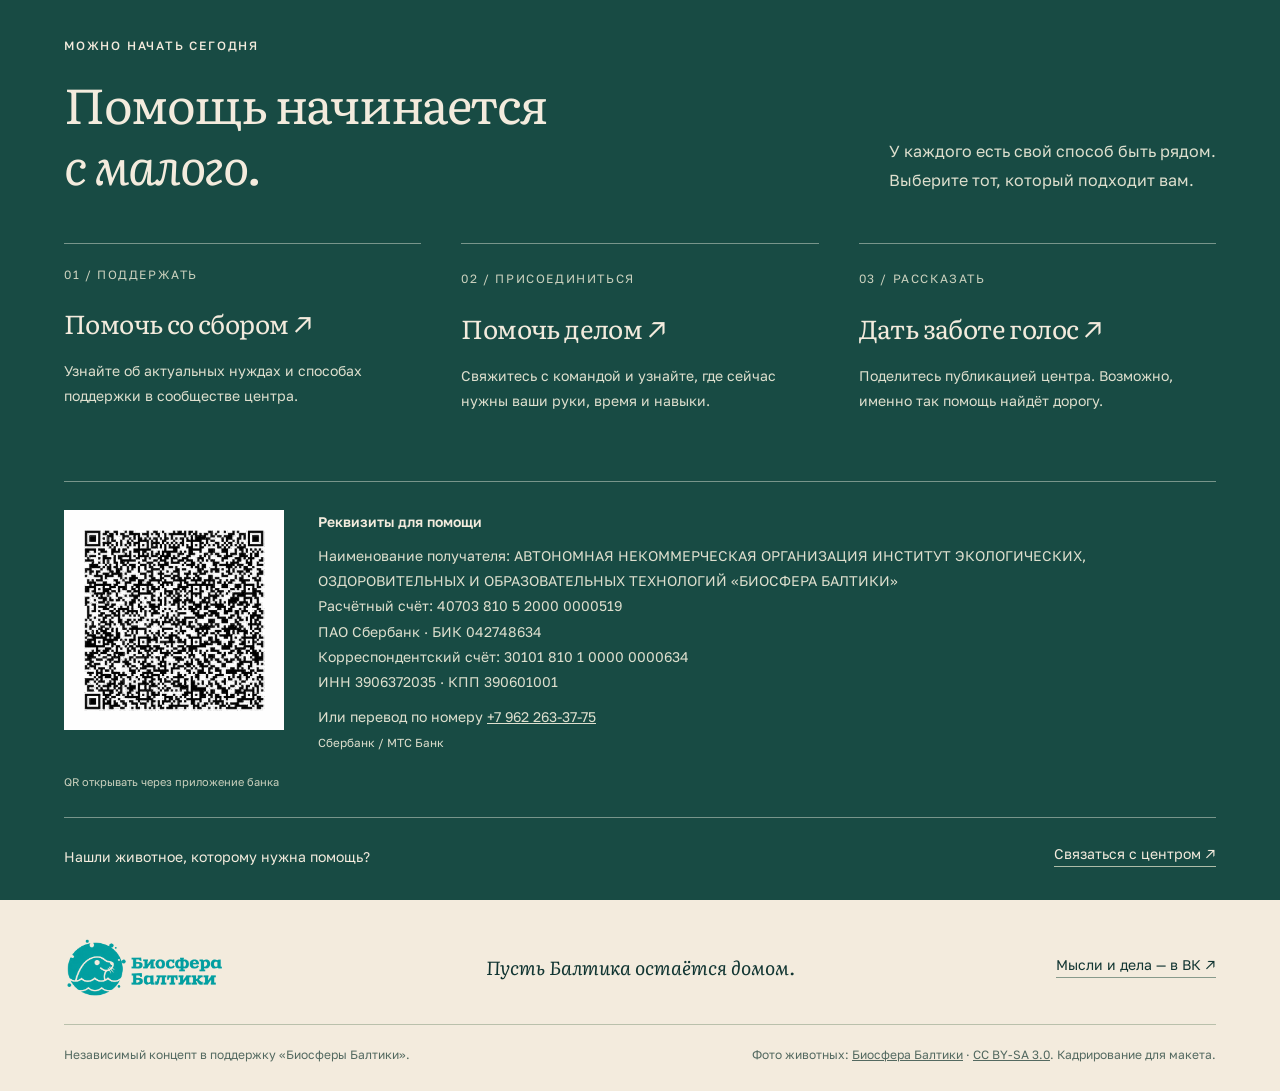
==== commit 5401ea8c: "Use high resolution transparent logo" ====
--- a/baltic-biosphere-github/index.html
+++ b/baltic-biosphere-github/index.html
@@ -4,13 +4,13 @@
 <meta charset="utf-8"><meta name="viewport" content="width=device-width, initial-scale=1">
 <title>Бережно, Балтика — Биосфера Балтики</title>
 <meta name="description" content="Балтика — дом. Поддержите людей, которые помогают диким животным Калининградской области. Независимый проект в поддержку Биосферы Балтики.">
-<meta name="theme-color" content="#184B44"><link rel="icon" href="images/logo-original.jpg" type="image/png">
+<meta name="theme-color" content="#184B44"><link rel="icon" href="images/logo-original.png" type="image/png">
 <link rel="stylesheet" href="fonts.css"><link rel="stylesheet" href="style.css?v=2">
 </head>
 <body>
 <a class="skip" href="#main">К содержанию</a>
 <header class="header wrap">
-<a class="brand" href="#" aria-label="Биосфера Балтики — начало страницы"><img src="images/logo-original.jpg" alt="" width="62" height="62"></a>
+<a class="brand" href="#" aria-label="Биосфера Балтики — начало страницы"><img src="images/logo-original.png" alt="" width="62" height="62"></a>
 <nav aria-label="Главное меню"><a class="phone" href="tel:+79622633775">Контактный номер · Юлия&nbsp;Садовская<br><span class="phone-number">+7 (962) 263-37-75</span></a><a href="#about">О проекте</a><a href="#help">Как помочь</a><a href="https://vk.ru/balticbiosphere" target="_blank" rel="noopener noreferrer">Сообщество ВК ↗</a><a href="https://web.telegram.org/k/#@balticbiosphere" target="_blank" rel="noopener noreferrer">Telegram ↗</a></nav>
 <a class="rescue" href="https://balticbiosphere.ru/gethelp/" target="_blank" rel="noopener noreferrer">Нашли животное? <span>↗</span></a>
 </header>
@@ -23,5 +23,5 @@
 <section class="nature wrap" aria-label="Природа Балтики"><figure><img src="images/plants-web.jpg" alt="Молодые зелёные побеги среди рельефных волн балтийского песка" width="788" height="1400" loading="lazy"><figcaption><span>01</span> Жизнь пробивается сквозь песок</figcaption></figure><figure><img src="images/owls.jpg" alt="Птицы из проекта центра «Сипухи едут домой»" width="790" height="488" loading="lazy"><figcaption><span>02</span> У каждого должна быть забота</figcaption></figure><figure><img src="images/sea-web.jpg" alt="Волны Балтийского моря и песчаный берег в тёплом вечернем свете" width="788" height="1400" loading="lazy"><figcaption><span>03</span> И возможность вернуться домой</figcaption></figure></section>
 <section class="help" id="help"><div class="wrap"><div class="help-heading"><div><p class="eyebrow">МОЖНО НАЧАТЬ СЕГОДНЯ</p><h2>Помощь начинается<br><em>с малого.</em></h2></div><p>У каждого есть свой способ быть рядом.<br>Выберите тот, который подходит вам.</p></div><div class="help-options"><a class="help-card" href="https://balticbiosphere.ru/gethelp/" target="_blank" rel="noopener noreferrer"><span class="number">01 / ПОДДЕРЖАТЬ</span><h3>Помочь со сбором <span>↗</span></h3><p>Узнайте об актуальных нуждах и способах поддержки в сообществе центра.</p></a><a href="https://vk.ru/balticbiosphere" target="_blank" rel="noopener noreferrer"><span class="number">02 / ПРИСОЕДИНИТЬСЯ</span><h3>Помочь делом <span>↗</span></h3><p>Свяжитесь с командой и узнайте, где сейчас нужны ваши руки, время и навыки.</p></a><a href="https://vk.ru/balticbiosphere" target="_blank" rel="noopener noreferrer"><span class="number">03 / РАССКАЗАТЬ</span><h3>Дать заботе голос <span>↗</span></h3><p>Поделитесь публикацией центра. Возможно, именно так помощь найдёт дорогу.</p></a><div class="payment"><img class="payment-qr" src="images/payment-qr.jpg" alt="QR-код для оплаты" width="240" height="240"><span class="qr-caption">QR открывать через приложение банка</span><div class="payment-details"><strong>Реквизиты для помощи</strong><p>Наименование получателя: АВТОНОМНАЯ НЕКОММЕРЧЕСКАЯ ОРГАНИЗАЦИЯ ИНСТИТУТ ЭКОЛОГИЧЕСКИХ, ОЗДОРОВИТЕЛЬНЫХ И ОБРАЗОВАТЕЛЬНЫХ ТЕХНОЛОГИЙ «БИОСФЕРА БАЛТИКИ»<br>Расчётный счёт: 40703 810 5 2000 0000519<br>ПАО Сбербанк · БИК 042748634<br>Корреспондентский счёт: 30101 810 1 0000 0000634<br>ИНН 3906372035 · КПП 390601001</p><p>Или перевод по номеру <a href="tel:+79622633775">+7 962 263-37-75</a><br><small>Сбербанк / МТС Банк</small></p></div></div></div><div class="found"><p>Нашли животное, которому нужна помощь?</p><a href="https://balticbiosphere.ru/gethelp/" target="_blank" rel="noopener noreferrer">Связаться с центром ↗</a></div></div></section>
 </main>
-<footer class="wrap"><div class="footer-top"><a class="brand" href="#"><img src="images/logo-original.jpg" alt="" width="62" height="62"></a><p>Пусть Балтика остаётся домом.</p><a class="text-link" href="https://vk.ru/balticbiosphere" target="_blank" rel="noopener noreferrer">Мысли и дела — в ВК ↗</a></div><div class="credits"><p>Независимый концепт в поддержку «Биосферы Балтики».</p><p>Фото животных: <a href="https://balticbiosphere.ru/" target="_blank" rel="noopener noreferrer">Биосфера Балтики</a> · <a href="https://creativecommons.org/licenses/by-sa/3.0/" target="_blank" rel="noopener noreferrer">CC BY-SA 3.0</a>. Кадрирование для макета.</p></div></footer>
+<footer class="wrap"><div class="footer-top"><a class="brand" href="#"><img src="images/logo-original.png" alt="" width="62" height="62"></a><p>Пусть Балтика остаётся домом.</p><a class="text-link" href="https://vk.ru/balticbiosphere" target="_blank" rel="noopener noreferrer">Мысли и дела — в ВК ↗</a></div><div class="credits"><p>Независимый концепт в поддержку «Биосферы Балтики».</p><p>Фото животных: <a href="https://balticbiosphere.ru/" target="_blank" rel="noopener noreferrer">Биосфера Балтики</a> · <a href="https://creativecommons.org/licenses/by-sa/3.0/" target="_blank" rel="noopener noreferrer">CC BY-SA 3.0</a>. Кадрирование для макета.</p></div></footer>
 </body></html>
